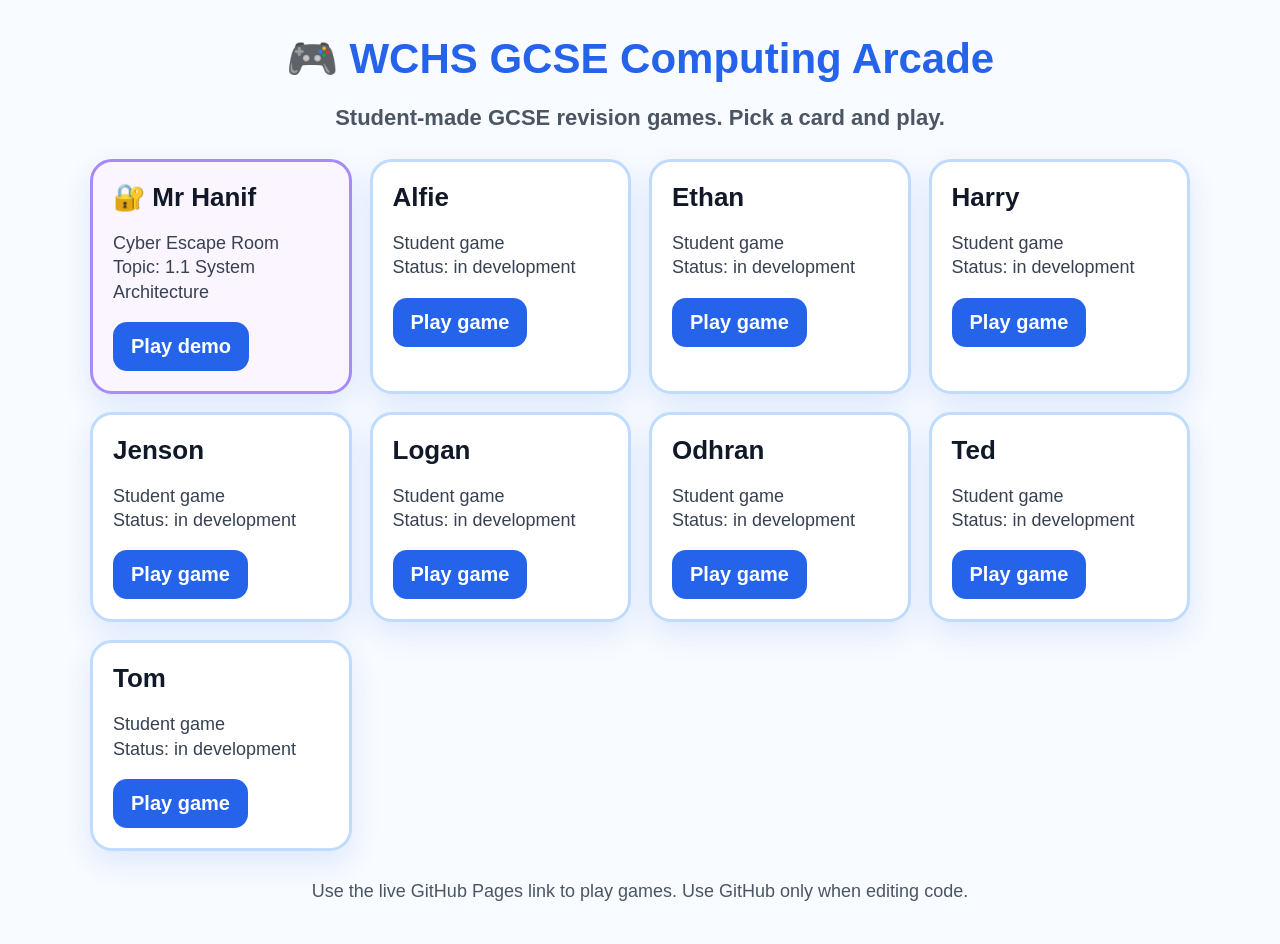
==== index.html @ 9ac51218 "commit" ====
<!DOCTYPE html>
<html lang="en">
<head>
  <meta charset="UTF-8" />
  <meta name="viewport" content="width=device-width, initial-scale=1.0" />
  <title>WCHS GCSE Computing Arcade v2</title>
  <style>
    body{font-family:Arial,sans-serif;margin:0;background:#f8fbff;color:#111827;padding:24px}header{text-align:center;max-width:900px;margin:0 auto 28px}h1{font-size:42px;color:#2563eb;margin:10px 0}.subtitle{font-size:22px;font-weight:bold;color:#4b5563}.grid{display:grid;grid-template-columns:repeat(auto-fit,minmax(230px,1fr));gap:18px;max-width:1100px;margin:0 auto}.card{background:white;border:3px solid #bfdbfe;border-radius:22px;padding:20px;box-shadow:0 12px 30px rgba(37,99,235,.12)}.card h2{font-size:26px;margin:0 0 8px}.card p{font-size:18px;line-height:1.35;color:#374151}.play{display:inline-block;background:#2563eb;color:white;text-decoration:none;padding:13px 18px;border-radius:14px;font-size:20px;font-weight:bold}.demo{border-color:#a78bfa;background:#faf5ff}.note{text-align:center;font-size:18px;color:#4b5563;margin-top:30px}@media(max-width:600px){h1{font-size:32px}.subtitle{font-size:18px}.card h2{font-size:24px}.card p{font-size:17px}}
  </style>
</head>
<body>
  <header>
    <h1>🎮 WCHS GCSE Computing Arcade</h1>
    <p class="subtitle">Student-made GCSE revision games. Pick a card and play.</p>
  </header>

  <main class="grid">
    <section class="card demo"><h2>🔐 Mr Hanif</h2><p>Cyber Escape Room<br>Topic: 1.1 System Architecture</p><a class="play" href="students/demo-cyber-escape/">Play demo</a></section>
    <section class="card"><h2>Alfie</h2><p>Student game<br>Status: in development</p><a class="play" href="students/alfieh/">Play game</a></section>
    <section class="card"><h2>Ethan</h2><p>Student game<br>Status: in development</p><a class="play" href="students/ethanm/">Play game</a></section>
    <section class="card"><h2>Harry</h2><p>Student game<br>Status: in development</p><a class="play" href="students/harryh/">Play game</a></section>
    <section class="card"><h2>Jenson</h2><p>Student game<br>Status: in development</p><a class="play" href="students/jensonh/">Play game</a></section>
    <section class="card"><h2>Logan</h2><p>Student game<br>Status: in development</p><a class="play" href="students/loganm/">Play game</a></section>
    <section class="card"><h2>Odhran</h2><p>Student game<br>Status: in development</p><a class="play" href="students/odhrann/">Play game</a></section>
    <section class="card"><h2>Ted</h2><p>Student game<br>Status: in development</p><a class="play" href="students/tedp/">Play game</a></section>
    <section class="card"><h2>Tom</h2><p>Student game<br>Status: in development</p><a class="play" href="students/tomw/">Play game</a></section>
  </main>

  <p class="note">Use the live GitHub Pages link to play games. Use GitHub only when editing code.</p>
</body>
</html>
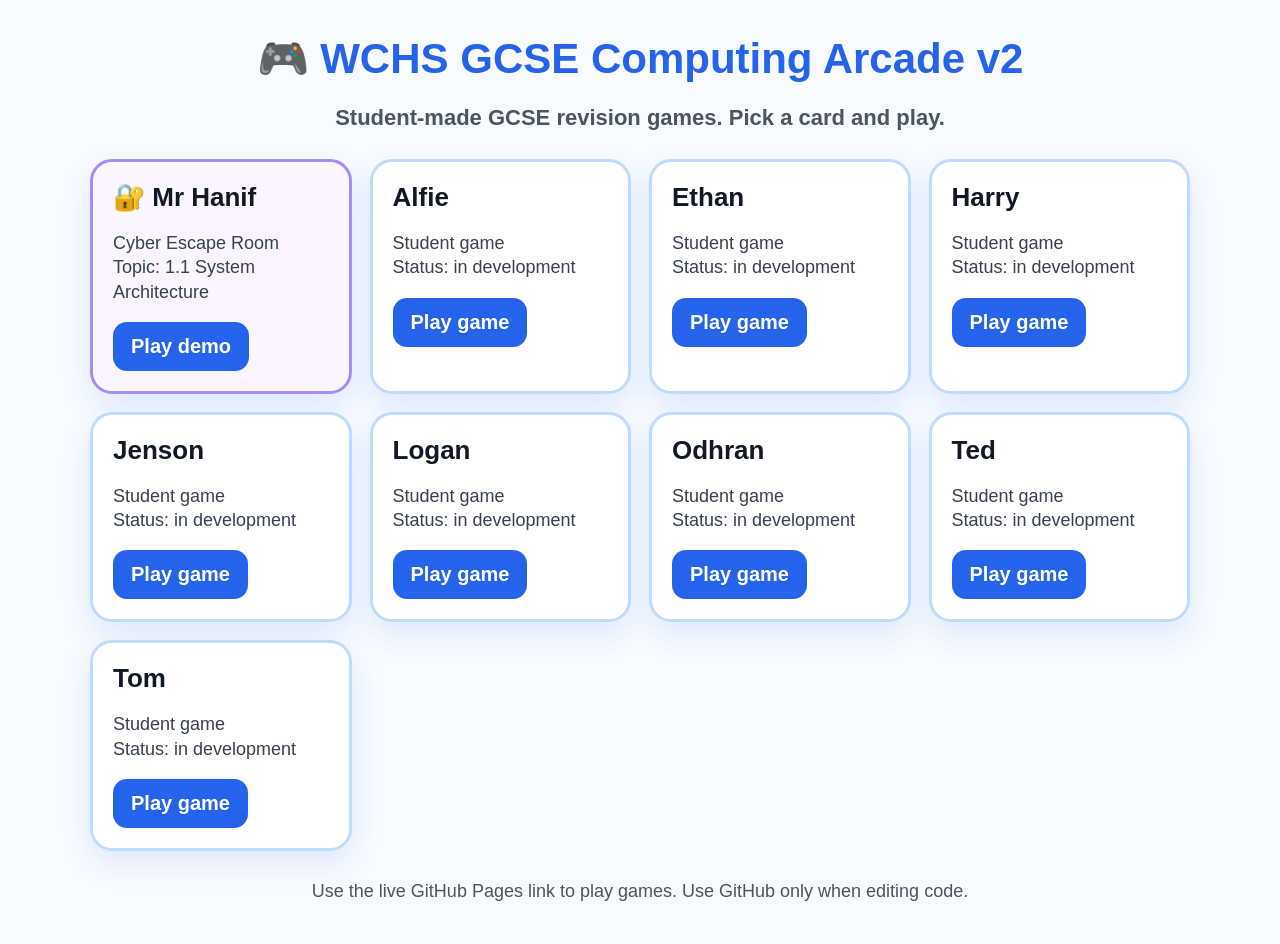
==== commit be2ea5c4: "commit" ====
--- a/index.html
+++ b/index.html
@@ -10,12 +10,12 @@
 </head>
 <body>
   <header>
-    <h1>🎮 WCHS GCSE Computing Arcade</h1>
+    <h1>🎮 WCHS GCSE Computing Arcade v2</h1>
     <p class="subtitle">Student-made GCSE revision games. Pick a card and play.</p>
   </header>
 
   <main class="grid">
-    <section class="card demo"><h2>🔐 Mr Hanif</h2><p>Cyber Escape Room<br>Topic: 1.1 System Architecture</p><a class="play" href="students/demo-cyber-escape/">Play demo</a></section>
+    <section class="card demo"><h2>🔐 Mr Hanif</h2><p>Cyber Escape Room<br>Topic: 1.1 System Architecture</p><a class="play" href="students/bhanif/">Play demo</a></section>
     <section class="card"><h2>Alfie</h2><p>Student game<br>Status: in development</p><a class="play" href="students/alfieh/">Play game</a></section>
     <section class="card"><h2>Ethan</h2><p>Student game<br>Status: in development</p><a class="play" href="students/ethanm/">Play game</a></section>
     <section class="card"><h2>Harry</h2><p>Student game<br>Status: in development</p><a class="play" href="students/harryh/">Play game</a></section>
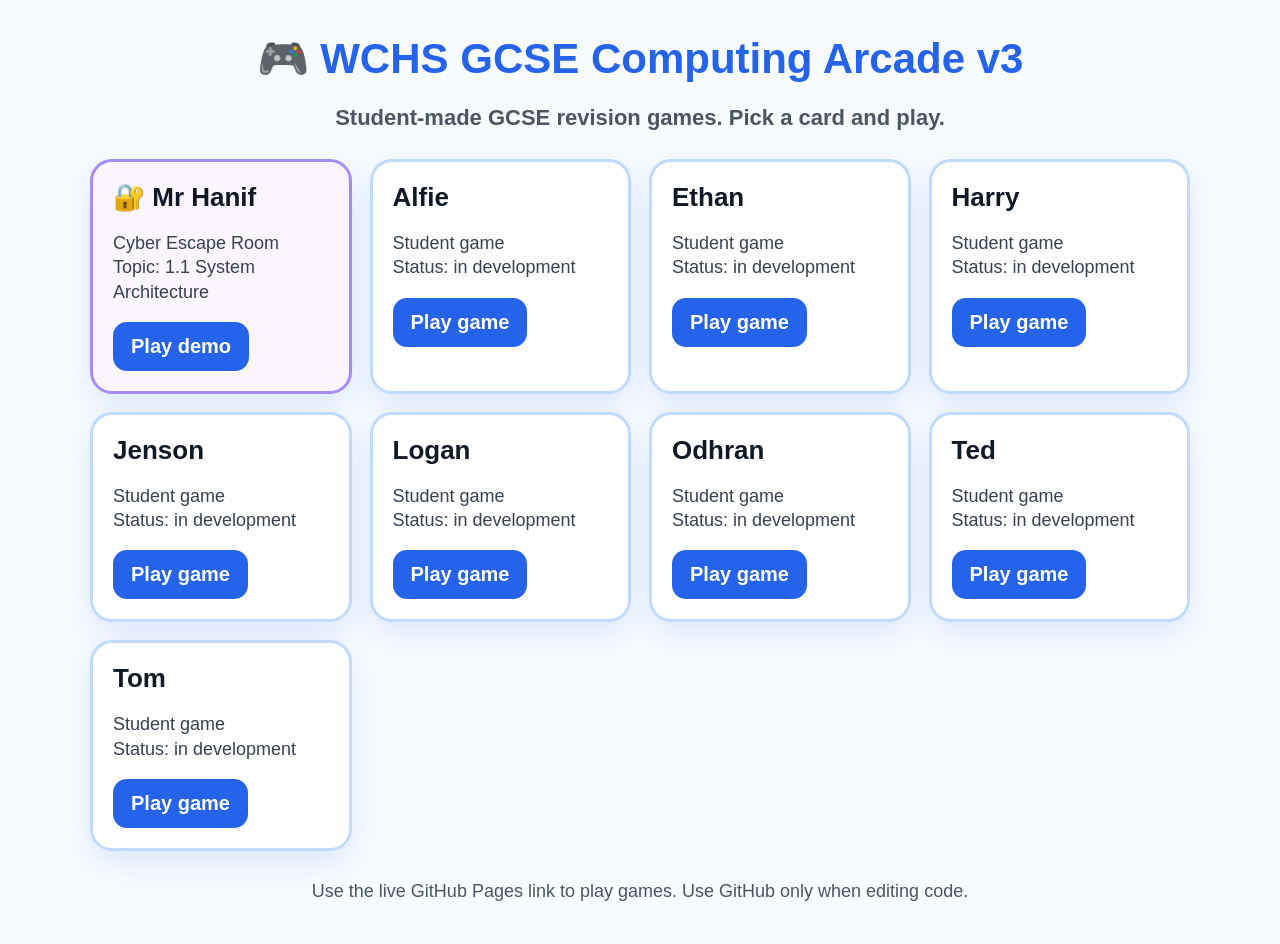
==== commit 04880cda: "Update index.html" ====
--- a/index.html
+++ b/index.html
@@ -10,7 +10,7 @@
 </head>
 <body>
   <header>
-    <h1>🎮 WCHS GCSE Computing Arcade v2</h1>
+    <h1>🎮 WCHS GCSE Computing Arcade v3</h1>
     <p class="subtitle">Student-made GCSE revision games. Pick a card and play.</p>
   </header>
 
@@ -28,4 +28,4 @@
 
   <p class="note">Use the live GitHub Pages link to play games. Use GitHub only when editing code.</p>
 </body>
-</html>+</html>
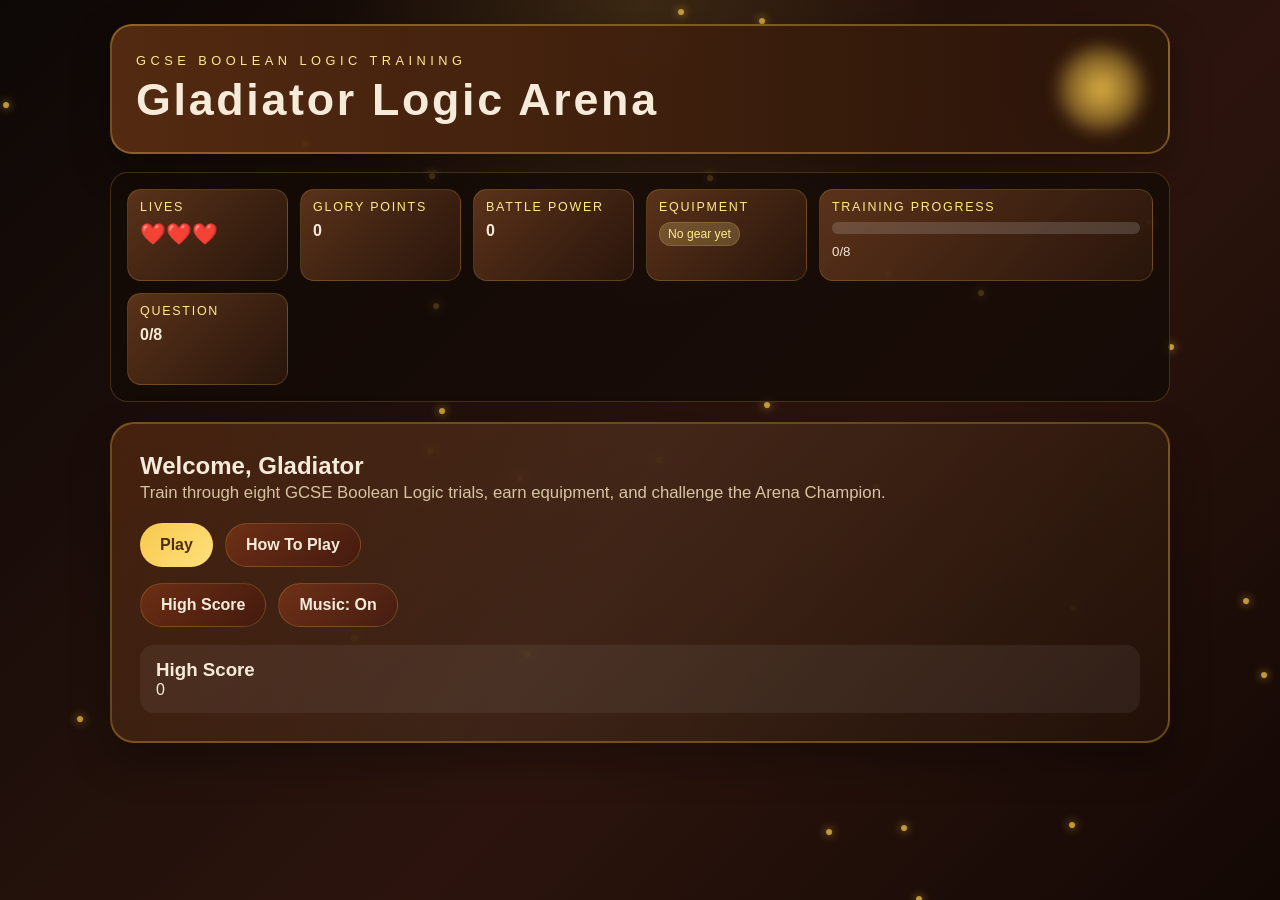
==== commit 78565d6e: "Fix GitHub Pages redirect to game" ====
--- a/index.html
+++ b/index.html
@@ -1,31 +1,39 @@
 <!DOCTYPE html>
 <html lang="en">
-<head>
-  <meta charset="UTF-8" />
-  <meta name="viewport" content="width=device-width, initial-scale=1.0" />
-  <title>WCHS GCSE Computing Arcade v2</title>
-  <style>
-    body{font-family:Arial,sans-serif;margin:0;background:#f8fbff;color:#111827;padding:24px}header{text-align:center;max-width:900px;margin:0 auto 28px}h1{font-size:42px;color:#2563eb;margin:10px 0}.subtitle{font-size:22px;font-weight:bold;color:#4b5563}.grid{display:grid;grid-template-columns:repeat(auto-fit,minmax(230px,1fr));gap:18px;max-width:1100px;margin:0 auto}.card{background:white;border:3px solid #bfdbfe;border-radius:22px;padding:20px;box-shadow:0 12px 30px rgba(37,99,235,.12)}.card h2{font-size:26px;margin:0 0 8px}.card p{font-size:18px;line-height:1.35;color:#374151}.play{display:inline-block;background:#2563eb;color:white;text-decoration:none;padding:13px 18px;border-radius:14px;font-size:20px;font-weight:bold}.demo{border-color:#a78bfa;background:#faf5ff}.note{text-align:center;font-size:18px;color:#4b5563;margin-top:30px}@media(max-width:600px){h1{font-size:32px}.subtitle{font-size:18px}.card h2{font-size:24px}.card p{font-size:17px}}
-  </style>
-</head>
-<body>
-  <header>
-    <h1>🎮 WCHS GCSE Computing Arcade v3</h1>
-    <p class="subtitle">Student-made GCSE revision games. Pick a card and play.</p>
-  </header>
-
-  <main class="grid">
-    <section class="card demo"><h2>🔐 Mr Hanif</h2><p>Cyber Escape Room<br>Topic: 1.1 System Architecture</p><a class="play" href="students/bhanif/">Play demo</a></section>
-    <section class="card"><h2>Alfie</h2><p>Student game<br>Status: in development</p><a class="play" href="students/alfieh/">Play game</a></section>
-    <section class="card"><h2>Ethan</h2><p>Student game<br>Status: in development</p><a class="play" href="students/ethanm/">Play game</a></section>
-    <section class="card"><h2>Harry</h2><p>Student game<br>Status: in development</p><a class="play" href="students/harryh/">Play game</a></section>
-    <section class="card"><h2>Jenson</h2><p>Student game<br>Status: in development</p><a class="play" href="students/jensonh/">Play game</a></section>
-    <section class="card"><h2>Logan</h2><p>Student game<br>Status: in development</p><a class="play" href="students/loganm/">Play game</a></section>
-    <section class="card"><h2>Odhran</h2><p>Student game<br>Status: in development</p><a class="play" href="students/odhrann/">Play game</a></section>
-    <section class="card"><h2>Ted</h2><p>Student game<br>Status: in development</p><a class="play" href="students/tedp/">Play game</a></section>
-    <section class="card"><h2>Tom</h2><p>Student game<br>Status: in development</p><a class="play" href="students/tomw/">Play game</a></section>
-  </main>
-
-  <p class="note">Use the live GitHub Pages link to play games. Use GitHub only when editing code.</p>
-</body>
+  <head>
+    <meta charset="UTF-8" />
+    <meta name="viewport" content="width=device-width, initial-scale=1.0" />
+    <meta http-equiv="refresh" content="0; url=./students/odhranm/index.html" />
+    <title>Gladiator Logic Arena</title>
+    <style>
+      body {
+        margin: 0;
+        font-family: Arial, sans-serif;
+        background: #140d08;
+        color: #f6ebd8;
+        display: grid;
+        place-items: center;
+        min-height: 100vh;
+      }
+      .box {
+        background: #31170c;
+        border: 2px solid #f8c84b;
+        border-radius: 18px;
+        padding: 24px 28px;
+        text-align: center;
+        box-shadow: 0 12px 30px rgba(0, 0, 0, 0.25);
+      }
+      a {
+        color: #f8c84b;
+        font-weight: bold;
+      }
+    </style>
+  </head>
+  <body>
+    <div class="box">
+      <h1>Gladiator Logic Arena</h1>
+      <p>Redirecting to the game...</p>
+      <p><a href="./students/odhranm/index.html">Open the game now</a></p>
+    </div>
+  </body>
 </html>
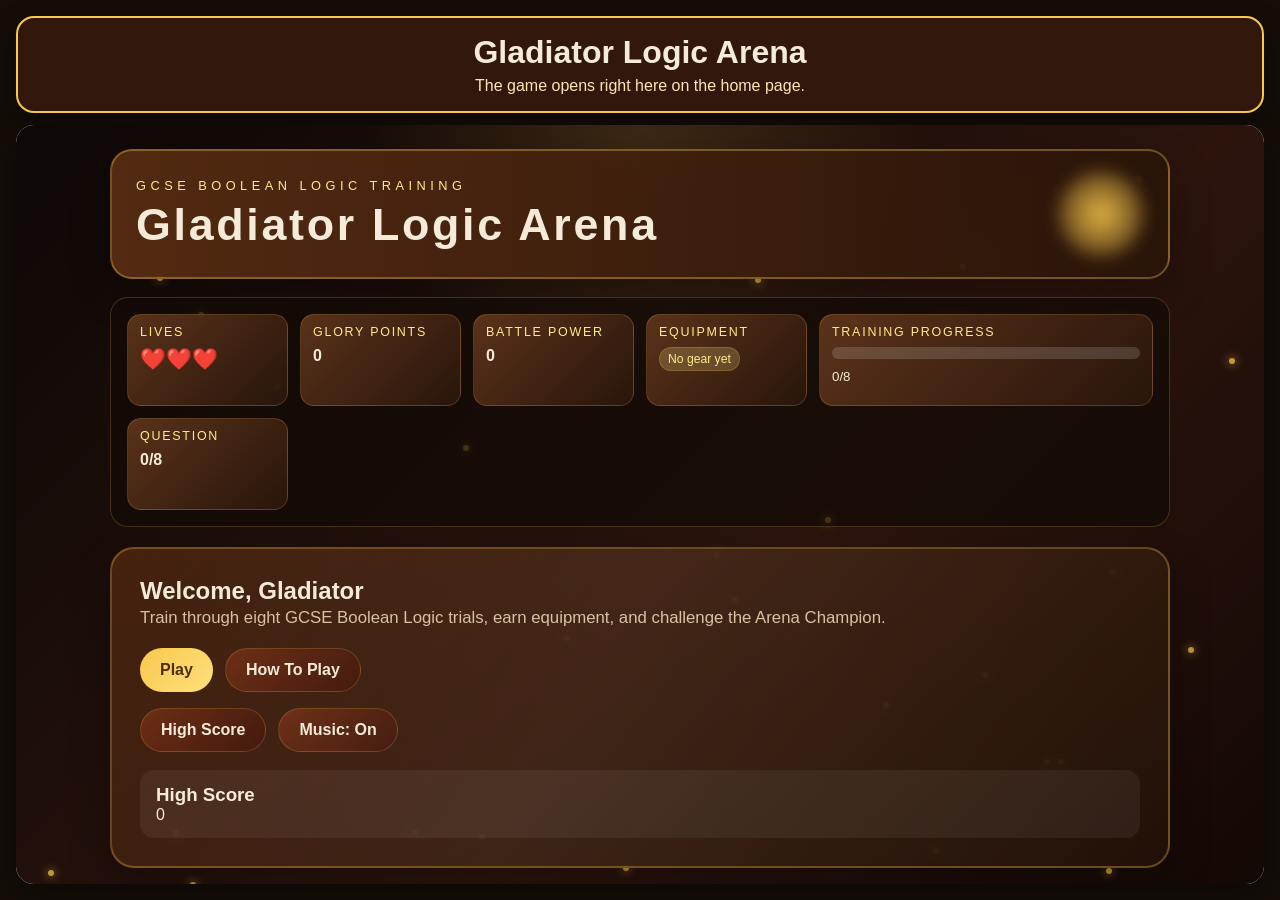
==== commit 9563451d: "dsdfddd" ====
--- a/index.html
+++ b/index.html
@@ -3,37 +3,66 @@
   <head>
     <meta charset="UTF-8" />
     <meta name="viewport" content="width=device-width, initial-scale=1.0" />
-    <meta http-equiv="refresh" content="0; url=./students/odhranm/index.html" />
     <title>Gladiator Logic Arena</title>
     <style>
+      * {
+        box-sizing: border-box;
+      }
       body {
         margin: 0;
         font-family: Arial, sans-serif;
         background: #140d08;
         color: #f6ebd8;
-        display: grid;
-        place-items: center;
+      }
+      .shell {
         min-height: 100vh;
+        display: flex;
+        flex-direction: column;
+        padding: 16px;
+        gap: 12px;
       }
-      .box {
+      .banner {
+        text-align: center;
         background: #31170c;
         border: 2px solid #f8c84b;
         border-radius: 18px;
-        padding: 24px 28px;
-        text-align: center;
+        padding: 16px 20px;
         box-shadow: 0 12px 30px rgba(0, 0, 0, 0.25);
       }
-      a {
-        color: #f8c84b;
-        font-weight: bold;
+      .banner h1 {
+        margin: 0 0 6px;
+        font-size: 2rem;
+      }
+      .banner p {
+        margin: 0;
+        color: #fce7b2;
+      }
+      iframe {
+        flex: 1;
+        width: 100%;
+        min-height: 78vh;
+        border: 0;
+        border-radius: 18px;
+        background: #fff;
+        box-shadow: 0 12px 30px rgba(0, 0, 0, 0.25);
+      }
+      @media (max-width: 700px) {
+        .banner h1 {
+          font-size: 1.4rem;
+        }
+        iframe {
+          min-height: 70vh;
+        }
       }
     </style>
   </head>
   <body>
-    <div class="box">
-      <h1>Gladiator Logic Arena</h1>
-      <p>Redirecting to the game...</p>
-      <p><a href="./students/odhranm/index.html">Open the game now</a></p>
+    <div class="shell">
+      <div class="banner">
+        <h1>Gladiator Logic Arena</h1>
+        <p>The game opens right here on the home page.</p>
+      </div>
+      <iframe src="./students/odhranm/index.html" title="Gladiator Logic Arena"></iframe>
     </div>
   </body>
 </html>
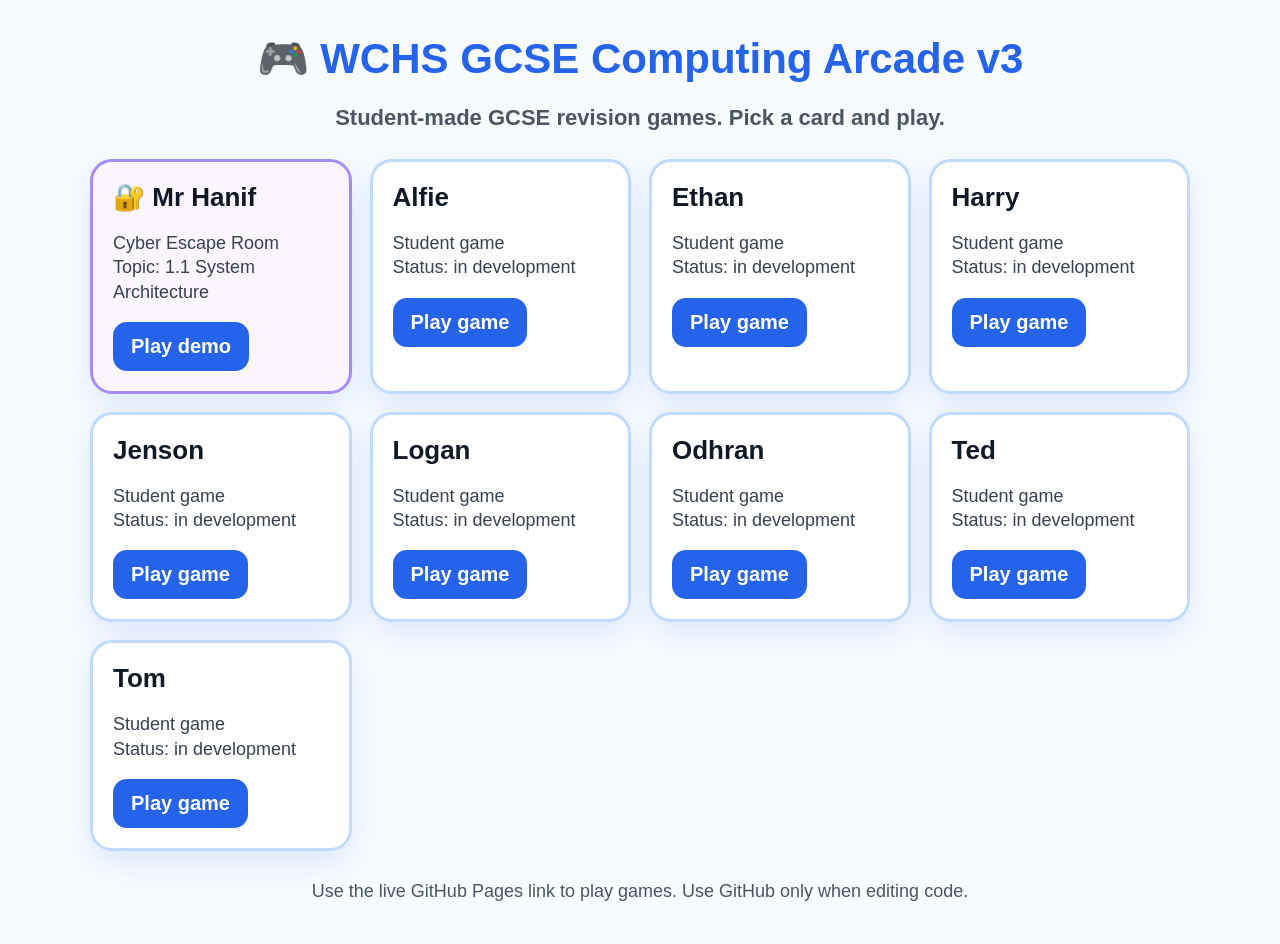
==== commit 47f58100: "Add base href for GitHub Pages and fix Odhran link" ====
--- a/index.html
+++ b/index.html
@@ -1,68 +1,32 @@
 <!DOCTYPE html>
 <html lang="en">
-  <head>
-    <meta charset="UTF-8" />
-    <meta name="viewport" content="width=device-width, initial-scale=1.0" />
-    <title>Gladiator Logic Arena</title>
-    <style>
-      * {
-        box-sizing: border-box;
-      }
-      body {
-        margin: 0;
-        font-family: Arial, sans-serif;
-        background: #140d08;
-        color: #f6ebd8;
-      }
-      .shell {
-        min-height: 100vh;
-        display: flex;
-        flex-direction: column;
-        padding: 16px;
-        gap: 12px;
-      }
-      .banner {
-        text-align: center;
-        background: #31170c;
-        border: 2px solid #f8c84b;
-        border-radius: 18px;
-        padding: 16px 20px;
-        box-shadow: 0 12px 30px rgba(0, 0, 0, 0.25);
-      }
-      .banner h1 {
-        margin: 0 0 6px;
-        font-size: 2rem;
-      }
-      .banner p {
-        margin: 0;
-        color: #fce7b2;
-      }
-      iframe {
-        flex: 1;
-        width: 100%;
-        min-height: 78vh;
-        border: 0;
-        border-radius: 18px;
-        background: #fff;
-        box-shadow: 0 12px 30px rgba(0, 0, 0, 0.25);
-      }
-      @media (max-width: 700px) {
-        .banner h1 {
-          font-size: 1.4rem;
-        }
-        iframe {
-          min-height: 70vh;
-        }
-      }
-    </style>
-  </head>
-  <body>
-    <div class="shell">
-      <div class="banner">
-        <h1>Gladiator Logic Arena</h1>
-        <p>The game opens right here on the home page.</p>
-      </div>
-      <iframe src="./students/odhranm/index.html" title="Gladiator Logic Arena"></iframe>
-    </div>
-  </body>
+<head>
+  <meta charset="UTF-8" />
+  <meta name="viewport" content="width=device-width, initial-scale=1.0" />
+  <title>WCHS GCSE Computing Arcade v2</title>
+  <base href="/WCHS-game-arcade/">
+  <style>
+    body{font-family:Arial,sans-serif;margin:0;background:#f8fbff;color:#111827;padding:24px}header{text-align:center;max-width:900px;margin:0 auto 28px}h1{font-size:42px;color:#2563eb;margin:10px 0}.subtitle{font-size:22px;font-weight:bold;color:#4b5563}.grid{display:grid;grid-template-columns:repeat(auto-fit,minmax(230px,1fr));gap:18px;max-width:1100px;margin:0 auto}.card{background:white;border:3px solid #bfdbfe;border-radius:22px;padding:20px;box-shadow:0 12px 30px rgba(37,99,235,.12)}.card h2{font-size:26px;margin:0 0 8px}.card p{font-size:18px;line-height:1.35;color:#374151}.play{display:inline-block;background:#2563eb;color:white;text-decoration:none;padding:13px 18px;border-radius:14px;font-size:20px;font-weight:bold}.demo{border-color:#a78bfa;background:#faf5ff}.note{text-align:center;font-size:18px;color:#4b5563;margin-top:30px}@media(max-width:600px){h1{font-size:32px}.subtitle{font-size:18px}.card h2{font-size:24px}.card p{font-size:17px}}
+  </style>
+</head>
+<body>
+  <header>
+    <h1>🎮 WCHS GCSE Computing Arcade v3</h1>
+    <p class="subtitle">Student-made GCSE revision games. Pick a card and play.</p>
+  </header>
+
+  <main class="grid">
+    <section class="card demo"><h2>🔐 Mr Hanif</h2><p>Cyber Escape Room<br>Topic: 1.1 System Architecture</p><a class="play" href="students/bhanif/">Play demo</a></section>
+    <section class="card"><h2>Alfie</h2><p>Student game<br>Status: in development</p><a class="play" href="students/alfieh/">Play game</a></section>
+    <section class="card"><h2>Ethan</h2><p>Student game<br>Status: in development</p><a class="play" href="students/ethanm/">Play game</a></section>
+    <section class="card"><h2>Harry</h2><p>Student game<br>Status: in development</p><a class="play" href="students/harryh/">Play game</a></section>
+    <section class="card"><h2>Jenson</h2><p>Student game<br>Status: in development</p><a class="play" href="students/jensonh/">Play game</a></section>
+    <section class="card"><h2>Logan</h2><p>Student game<br>Status: in development</p><a class="play" href="students/loganm/">Play game</a></section>
+    <section class="card"><h2>Odhran</h2><p>Student game<br>Status: in development</p><a class="play" href="students/odhranm/">Play game</a></section>
+    <section class="card"><h2>Ted</h2><p>Student game<br>Status: in development</p><a class="play" href="students/tedp/">Play game</a></section>
+    <section class="card"><h2>Tom</h2><p>Student game<br>Status: in development</p><a class="play" href="students/tomw/">Play game</a></section>
+  </main>
+
+  <p class="note">Use the live GitHub Pages link to play games. Use GitHub only when editing code.</p>
+</body>
 </html>
